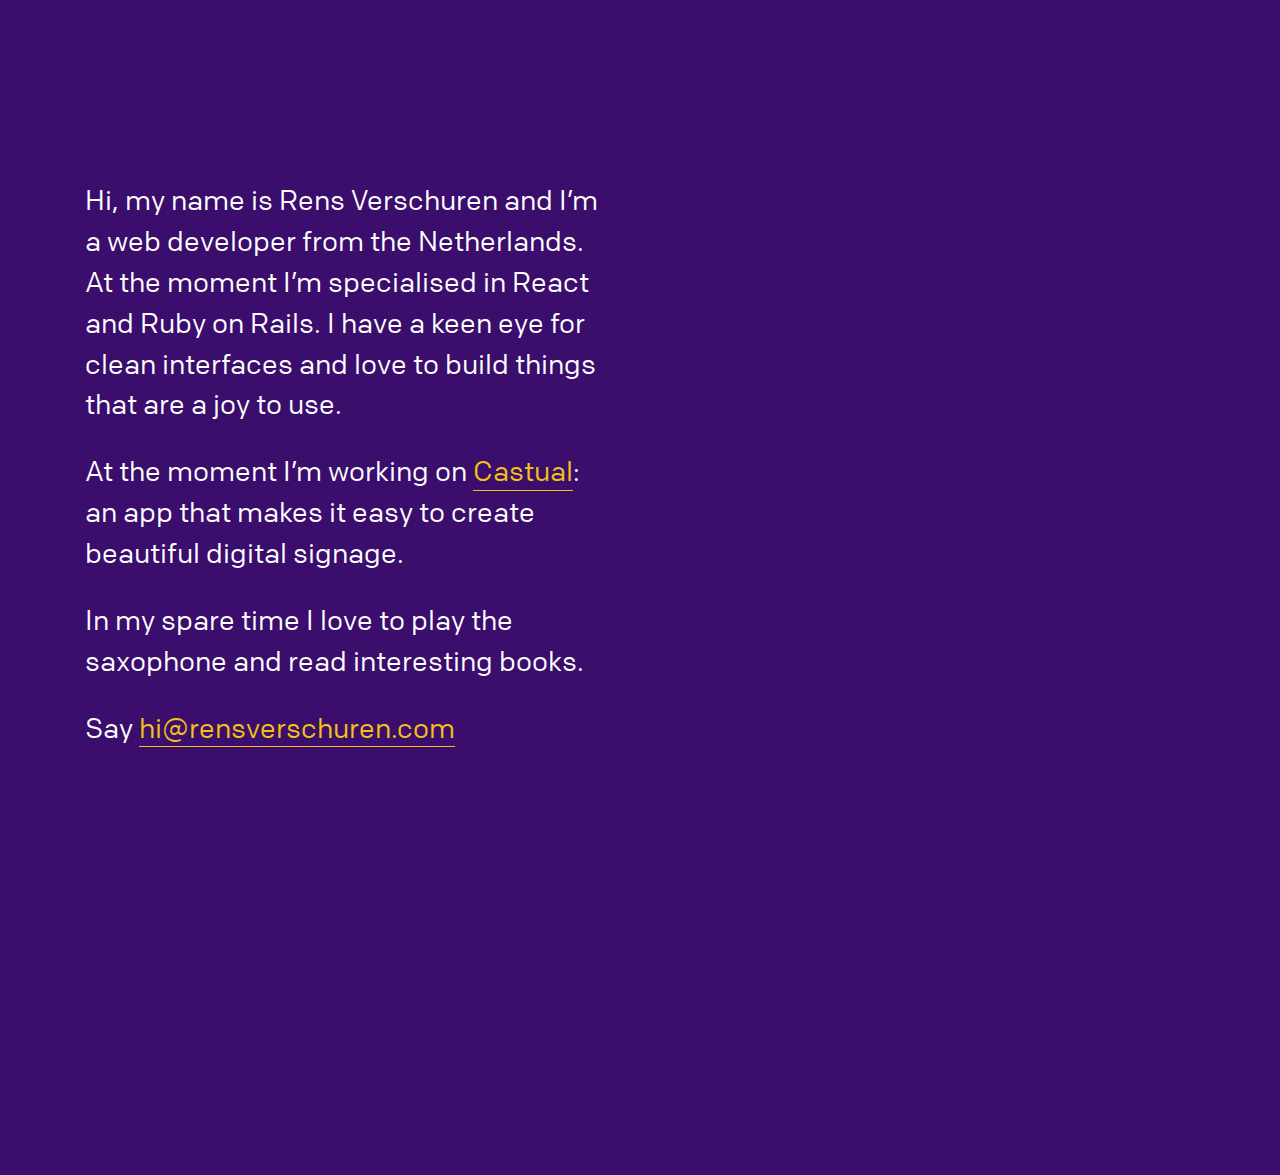
==== index.html @ 09d17f4a "feat(rens): init" ====
<!DOCTYPE html><html lang="en"><head><meta charSet="utf-8"/><meta http-equiv="x-ua-compatible" content="ie=edge"/><meta name="viewport" content="width=device-width, initial-scale=1, shrink-to-fit=no"/><style data-href="/styles.ff2eb5e9cac4c954a1d6.css">@font-face{font-family:ColfaxWebRegular;src:url(/static/ColfaxWebRegular-9192fe8f1f6eb8186327de75132e1f2c.eot);src:url(/static/ColfaxWebRegular-9192fe8f1f6eb8186327de75132e1f2c.eot?#iefix) format("embedded-opentype"),url(/static/ColfaxWebRegular-2e9344983aebffcc48e39ceb480b440f.woff2) format("woff2"),url(/static/ColfaxWebRegular-a915d9f30337f76c088a28f9e6741c29.woff) format("woff");font-weight:400;font-style:normal}html{font-family:sans-serif;-ms-text-size-adjust:100%;-webkit-text-size-adjust:100%}body{margin:0;font-size:28px;font-family:ColfaxWebRegular;font-style:normal;line-height:1.46;background-color:#3b0e6d;-webkit-font-smoothing:antialiased;-moz-osx-font-smoothing:grayscale}article,aside,details,figcaption,figure,footer,header,main,menu,nav,section,summary{display:block}audio,canvas,progress,video{display:inline-block}audio:not([controls]){display:none;height:0}progress{vertical-align:baseline}[hidden],template{display:none}a{color:#f3c213;border-bottom:1px solid #f3c213;text-decoration:none;padding-bottom:.05em;background-color:transparent;-webkit-text-decoration-skip:objects}a:active,a:hover{outline-width:0}abbr[title]{border-bottom:none;text-decoration:underline;-webkit-text-decoration:underline dotted;text-decoration:underline dotted}b,strong{font-weight:inherit;font-weight:bolder}dfn{font-style:italic}h1{font-size:2em;margin:.67em 0}mark{background-color:#ff0;color:#000}small{font-size:80%}sub,sup{font-size:75%;line-height:0;position:relative;vertical-align:baseline}sub{bottom:-.25em}sup{top:-.5em}img{border-style:none}svg:not(:root){overflow:hidden}code,kbd,pre,samp{font-family:monospace,monospace;font-size:1em}figure{margin:1em 40px}hr{box-sizing:content-box;height:0;overflow:visible}button,input,optgroup,select,textarea{font:inherit;margin:0}optgroup{font-weight:700}button,input{overflow:visible}button,select{text-transform:none}[type=reset],[type=submit],button,html [type=button]{-webkit-appearance:button}[type=button]::-moz-focus-inner,[type=reset]::-moz-focus-inner,[type=submit]::-moz-focus-inner,button::-moz-focus-inner{border-style:none;padding:0}[type=button]:-moz-focusring,[type=reset]:-moz-focusring,[type=submit]:-moz-focusring,button:-moz-focusring{outline:1px dotted ButtonText}fieldset{border:1px solid silver;margin:0 2px;padding:.35em .625em .75em}legend{box-sizing:border-box;color:inherit;display:table;max-width:100%;padding:0;white-space:normal}textarea{overflow:auto}[type=checkbox],[type=radio]{box-sizing:border-box;padding:0}[type=number]::-webkit-inner-spin-button,[type=number]::-webkit-outer-spin-button{height:auto}[type=search]{-webkit-appearance:textfield;outline-offset:-2px}[type=search]::-webkit-search-cancel-button,[type=search]::-webkit-search-decoration{-webkit-appearance:none}::-webkit-input-placeholder{color:inherit;opacity:.54}::-webkit-file-upload-button{-webkit-appearance:button;font:inherit}html{font:112.5%/1.45em georgia,serif;box-sizing:border-box;overflow-y:scroll}*,:after,:before{box-sizing:inherit}body{color:#fff;font-weight:400;word-wrap:break-word;-webkit-font-kerning:normal;font-kerning:normal;-ms-font-feature-settings:"kern","liga","clig","calt";-webkit-font-feature-settings:"kern","liga","clig","calt";font-feature-settings:"kern","liga","clig","calt"}img{max-width:100%;padding:0;margin:0 0 1.45rem}h1{font-size:2.25rem}h1,h2{padding:0;margin:0 0 1.45rem;color:inherit;font-family:-apple-system,BlinkMacSystemFont,Segoe UI,Roboto,Oxygen,Ubuntu,Cantarell,Fira Sans,Droid Sans,Helvetica Neue,sans-serif;font-weight:700;text-rendering:optimizeLegibility;line-height:1.1}h2{font-size:1.62671rem}h3{font-size:1.38316rem}h3,h4{padding:0;margin:0 0 1.45rem;color:inherit;font-family:-apple-system,BlinkMacSystemFont,Segoe UI,Roboto,Oxygen,Ubuntu,Cantarell,Fira Sans,Droid Sans,Helvetica Neue,sans-serif;font-weight:700;text-rendering:optimizeLegibility;line-height:1.1}h4{font-size:1rem}h5{font-size:.85028rem}h5,h6{padding:0;margin:0 0 1.45rem;color:inherit;font-family:-apple-system,BlinkMacSystemFont,Segoe UI,Roboto,Oxygen,Ubuntu,Cantarell,Fira Sans,Droid Sans,Helvetica Neue,sans-serif;font-weight:700;text-rendering:optimizeLegibility;line-height:1.1}h6{font-size:.78405rem}hgroup{padding:0;margin:0 0 1.45rem}ol,ul{padding:0;margin:0 0 1.45rem 1.45rem;list-style-position:outside;list-style-image:none}dd,dl,figure,p{padding:0;margin:0 0 1.45rem}pre{margin:0 0 1.45rem;font-size:.85rem;line-height:1.42;background:rgba(0,0,0,.04);border-radius:3px;overflow:auto;word-wrap:normal;padding:1.45rem}table{font-size:1rem;line-height:1.45rem;border-collapse:collapse;width:100%}fieldset,table{padding:0;margin:0 0 1.45rem}blockquote{padding:0;margin:0 1.45rem 1.45rem}form,iframe,noscript{padding:0;margin:0 0 1.45rem}hr{padding:0;margin:0 0 calc(1.45rem - 1px);background:rgba(0,0,0,.2);border:none;height:1px}address{padding:0;margin:0 0 1.45rem}b,dt,strong,th{font-weight:700}li{margin-bottom:.725rem}ol li,ul li{padding-left:0}li>ol,li>ul{margin-left:1.45rem;margin-bottom:.725rem;margin-top:.725rem}blockquote :last-child,li :last-child,p :last-child{margin-bottom:0}li>p{margin-bottom:.725rem}code,kbd,samp{font-size:.85rem;line-height:1.45rem}abbr,abbr[title],acronym{border-bottom:1px dotted rgba(0,0,0,.5);cursor:help}abbr[title]{text-decoration:none}td,th,thead{text-align:left}td,th{border-bottom:1px solid rgba(0,0,0,.12);font-feature-settings:"tnum";-moz-font-feature-settings:"tnum";-ms-font-feature-settings:"tnum";-webkit-font-feature-settings:"tnum";padding:.725rem .96667rem calc(.725rem - 1px)}td:first-child,th:first-child{padding-left:0}td:last-child,th:last-child{padding-right:0}code,tt{background-color:rgba(0,0,0,.04);border-radius:3px;font-family:SFMono-Regular,Consolas,Roboto Mono,Droid Sans Mono,Liberation Mono,Menlo,Courier,monospace;padding:.2em 0}pre code{background:none;line-height:1.42}code:after,code:before,tt:after,tt:before{letter-spacing:-.2em;content:" "}pre code:after,pre code:before,pre tt:after,pre tt:before{content:""}@media only screen and (max-width:480px){html{font-size:100%}}</style><meta name="generator" content="Gatsby 2.1.10"/><title data-react-helmet="true">Rens Verschuren | Rens Verschuren</title><meta data-react-helmet="true" name="Rens Verschuren is a web developer from The Netherlands." content="Rens Verschuren is a web developer from The Netherlands."/><meta data-react-helmet="true" property="og:title" content="Rens Verschuren"/><meta data-react-helmet="true" property="og:description" content="Rens Verschuren is a web developer from The Netherlands."/><meta data-react-helmet="true" property="og:type" content="website"/><meta data-react-helmet="true" name="twitter:card" content="summary"/><meta data-react-helmet="true" name="twitter:creator" content="@rensverschuren"/><meta data-react-helmet="true" name="twitter:title" content="Rens Verschuren"/><meta data-react-helmet="true" name="twitter:description" content="Rens Verschuren is a web developer from The Netherlands."/><meta data-react-helmet="true" name="keywords" content="Rens, Verschuren, Developer, Netherlands, Castual"/><link rel="manifest" href="/manifest.webmanifest"/><meta name="theme-color" content="#3b0e6d"/><link rel="apple-touch-icon" sizes="48x48" href="/icons/icon-48x48.png"/><link rel="apple-touch-icon" sizes="72x72" href="/icons/icon-72x72.png"/><link rel="apple-touch-icon" sizes="96x96" href="/icons/icon-96x96.png"/><link rel="apple-touch-icon" sizes="144x144" href="/icons/icon-144x144.png"/><link rel="apple-touch-icon" sizes="192x192" href="/icons/icon-192x192.png"/><link rel="apple-touch-icon" sizes="256x256" href="/icons/icon-256x256.png"/><link rel="apple-touch-icon" sizes="384x384" href="/icons/icon-384x384.png"/><link rel="apple-touch-icon" sizes="512x512" href="/icons/icon-512x512.png"/><link as="script" rel="preload" href="/webpack-runtime-5eb20dd7008dc0f4ddd2.js"/><link as="script" rel="preload" href="/app-32f5a9c84a27e0da8b66.js"/><link as="script" rel="preload" href="/styles-a8b864bc6a3ba4cda878.js"/><link as="script" rel="preload" href="/1-e1f94f9a5e7a895183c9.js"/><link as="script" rel="preload" href="/component---src-pages-index-js-5b016fc2584214d60093.js"/><link as="fetch" rel="preload" href="/static/d/173/path---index-6a9-NZuapzHg3X9TaN1iIixfv1W23E.json" crossorigin="use-credentials"/></head><body><noscript id="gatsby-noscript">This app works best with JavaScript enabled.</noscript><div id="___gatsby"><div style="outline:none" tabindex="-1" role="group"><div><main><div style="max-width:1140px;margin:0 auto;padding:0 15px"><div style="max-width:530px;padding:20vh 0 400px"><p>Hi, my name is Rens Verschuren and I’m a web developer from the Netherlands. At the moment I’m specialised in React and Ruby on Rails. I have a keen eye for clean interfaces and love to build things that are a joy to use.</p><p>At the moment I’m working on <a href="http://castual.com" rel="noopener noreferrer" target="_blank">Castual</a>: an app that makes it easy to create beautiful digital signage.</p><p>In my spare time I love to play the saxophone and read interesting books.</p><p>Say <a href="mailto:hi@rensverschuren.com">hi@rensverschuren.com</a></p></div></div></main></div></div></div><script id="gatsby-script-loader">/*<![CDATA[*/window.page={"componentChunkName":"component---src-pages-index-js","jsonName":"index","path":"/"};window.dataPath="173/path---index-6a9-NZuapzHg3X9TaN1iIixfv1W23E";/*]]>*/</script><script id="gatsby-chunk-mapping">/*<![CDATA[*/window.___chunkMapping={"app":["/app-32f5a9c84a27e0da8b66.js"],"component---src-pages-404-js":["/component---src-pages-404-js-2a1b7b3fc8ed06d4c4c9.js"],"component---src-pages-index-js":["/component---src-pages-index-js-5b016fc2584214d60093.js"],"pages-manifest":["/pages-manifest-09f9c8a903c9c6e2eb63.js"]};/*]]>*/</script><script src="/component---src-pages-index-js-5b016fc2584214d60093.js" async=""></script><script src="/1-e1f94f9a5e7a895183c9.js" async=""></script><script src="/styles-a8b864bc6a3ba4cda878.js" async=""></script><script src="/app-32f5a9c84a27e0da8b66.js" async=""></script><script src="/webpack-runtime-5eb20dd7008dc0f4ddd2.js" async=""></script></body></html>
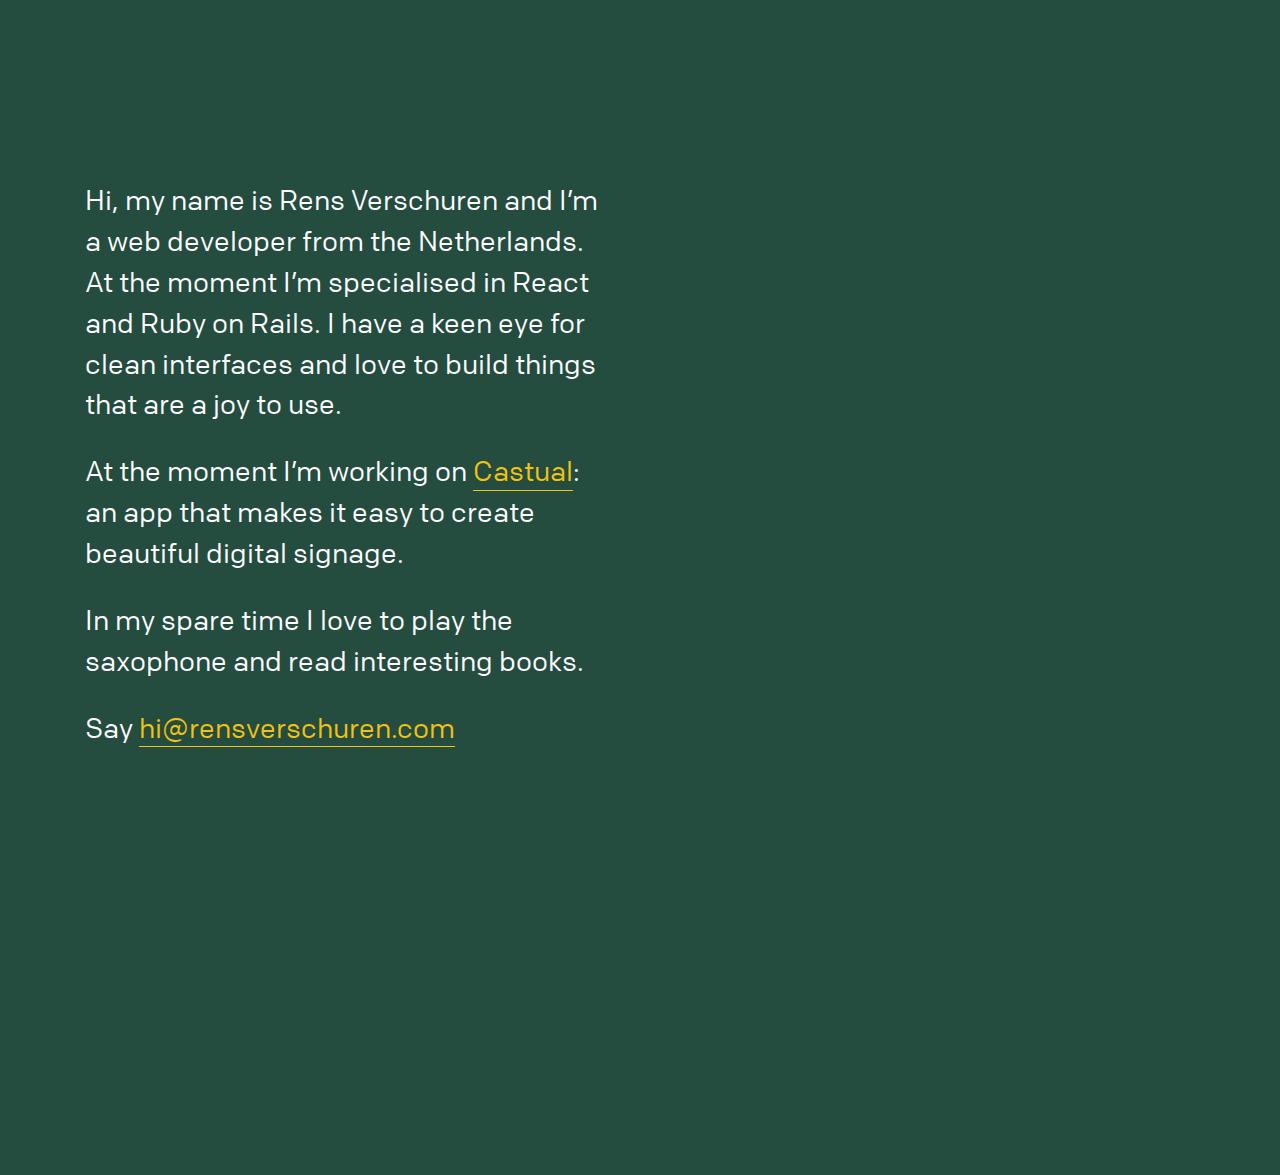
==== commit 82f29688: "feat(colors): new" ====
--- a/index.html
+++ b/index.html
@@ -1 +1 @@
-<!DOCTYPE html><html lang="en"><head><meta charSet="utf-8"/><meta http-equiv="x-ua-compatible" content="ie=edge"/><meta name="viewport" content="width=device-width, initial-scale=1, shrink-to-fit=no"/><style data-href="/styles.ff2eb5e9cac4c954a1d6.css">@font-face{font-family:ColfaxWebRegular;src:url(/static/ColfaxWebRegular-9192fe8f1f6eb8186327de75132e1f2c.eot);src:url(/static/ColfaxWebRegular-9192fe8f1f6eb8186327de75132e1f2c.eot?#iefix) format("embedded-opentype"),url(/static/ColfaxWebRegular-2e9344983aebffcc48e39ceb480b440f.woff2) format("woff2"),url(/static/ColfaxWebRegular-a915d9f30337f76c088a28f9e6741c29.woff) format("woff");font-weight:400;font-style:normal}html{font-family:sans-serif;-ms-text-size-adjust:100%;-webkit-text-size-adjust:100%}body{margin:0;font-size:28px;font-family:ColfaxWebRegular;font-style:normal;line-height:1.46;background-color:#3b0e6d;-webkit-font-smoothing:antialiased;-moz-osx-font-smoothing:grayscale}article,aside,details,figcaption,figure,footer,header,main,menu,nav,section,summary{display:block}audio,canvas,progress,video{display:inline-block}audio:not([controls]){display:none;height:0}progress{vertical-align:baseline}[hidden],template{display:none}a{color:#f3c213;border-bottom:1px solid #f3c213;text-decoration:none;padding-bottom:.05em;background-color:transparent;-webkit-text-decoration-skip:objects}a:active,a:hover{outline-width:0}abbr[title]{border-bottom:none;text-decoration:underline;-webkit-text-decoration:underline dotted;text-decoration:underline dotted}b,strong{font-weight:inherit;font-weight:bolder}dfn{font-style:italic}h1{font-size:2em;margin:.67em 0}mark{background-color:#ff0;color:#000}small{font-size:80%}sub,sup{font-size:75%;line-height:0;position:relative;vertical-align:baseline}sub{bottom:-.25em}sup{top:-.5em}img{border-style:none}svg:not(:root){overflow:hidden}code,kbd,pre,samp{font-family:monospace,monospace;font-size:1em}figure{margin:1em 40px}hr{box-sizing:content-box;height:0;overflow:visible}button,input,optgroup,select,textarea{font:inherit;margin:0}optgroup{font-weight:700}button,input{overflow:visible}button,select{text-transform:none}[type=reset],[type=submit],button,html [type=button]{-webkit-appearance:button}[type=button]::-moz-focus-inner,[type=reset]::-moz-focus-inner,[type=submit]::-moz-focus-inner,button::-moz-focus-inner{border-style:none;padding:0}[type=button]:-moz-focusring,[type=reset]:-moz-focusring,[type=submit]:-moz-focusring,button:-moz-focusring{outline:1px dotted ButtonText}fieldset{border:1px solid silver;margin:0 2px;padding:.35em .625em .75em}legend{box-sizing:border-box;color:inherit;display:table;max-width:100%;padding:0;white-space:normal}textarea{overflow:auto}[type=checkbox],[type=radio]{box-sizing:border-box;padding:0}[type=number]::-webkit-inner-spin-button,[type=number]::-webkit-outer-spin-button{height:auto}[type=search]{-webkit-appearance:textfield;outline-offset:-2px}[type=search]::-webkit-search-cancel-button,[type=search]::-webkit-search-decoration{-webkit-appearance:none}::-webkit-input-placeholder{color:inherit;opacity:.54}::-webkit-file-upload-button{-webkit-appearance:button;font:inherit}html{font:112.5%/1.45em georgia,serif;box-sizing:border-box;overflow-y:scroll}*,:after,:before{box-sizing:inherit}body{color:#fff;font-weight:400;word-wrap:break-word;-webkit-font-kerning:normal;font-kerning:normal;-ms-font-feature-settings:"kern","liga","clig","calt";-webkit-font-feature-settings:"kern","liga","clig","calt";font-feature-settings:"kern","liga","clig","calt"}img{max-width:100%;padding:0;margin:0 0 1.45rem}h1{font-size:2.25rem}h1,h2{padding:0;margin:0 0 1.45rem;color:inherit;font-family:-apple-system,BlinkMacSystemFont,Segoe UI,Roboto,Oxygen,Ubuntu,Cantarell,Fira Sans,Droid Sans,Helvetica Neue,sans-serif;font-weight:700;text-rendering:optimizeLegibility;line-height:1.1}h2{font-size:1.62671rem}h3{font-size:1.38316rem}h3,h4{padding:0;margin:0 0 1.45rem;color:inherit;font-family:-apple-system,BlinkMacSystemFont,Segoe UI,Roboto,Oxygen,Ubuntu,Cantarell,Fira Sans,Droid Sans,Helvetica Neue,sans-serif;font-weight:700;text-rendering:optimizeLegibility;line-height:1.1}h4{font-size:1rem}h5{font-size:.85028rem}h5,h6{padding:0;margin:0 0 1.45rem;color:inherit;font-family:-apple-system,BlinkMacSystemFont,Segoe UI,Roboto,Oxygen,Ubuntu,Cantarell,Fira Sans,Droid Sans,Helvetica Neue,sans-serif;font-weight:700;text-rendering:optimizeLegibility;line-height:1.1}h6{font-size:.78405rem}hgroup{padding:0;margin:0 0 1.45rem}ol,ul{padding:0;margin:0 0 1.45rem 1.45rem;list-style-position:outside;list-style-image:none}dd,dl,figure,p{padding:0;margin:0 0 1.45rem}pre{margin:0 0 1.45rem;font-size:.85rem;line-height:1.42;background:rgba(0,0,0,.04);border-radius:3px;overflow:auto;word-wrap:normal;padding:1.45rem}table{font-size:1rem;line-height:1.45rem;border-collapse:collapse;width:100%}fieldset,table{padding:0;margin:0 0 1.45rem}blockquote{padding:0;margin:0 1.45rem 1.45rem}form,iframe,noscript{padding:0;margin:0 0 1.45rem}hr{padding:0;margin:0 0 calc(1.45rem - 1px);background:rgba(0,0,0,.2);border:none;height:1px}address{padding:0;margin:0 0 1.45rem}b,dt,strong,th{font-weight:700}li{margin-bottom:.725rem}ol li,ul li{padding-left:0}li>ol,li>ul{margin-left:1.45rem;margin-bottom:.725rem;margin-top:.725rem}blockquote :last-child,li :last-child,p :last-child{margin-bottom:0}li>p{margin-bottom:.725rem}code,kbd,samp{font-size:.85rem;line-height:1.45rem}abbr,abbr[title],acronym{border-bottom:1px dotted rgba(0,0,0,.5);cursor:help}abbr[title]{text-decoration:none}td,th,thead{text-align:left}td,th{border-bottom:1px solid rgba(0,0,0,.12);font-feature-settings:"tnum";-moz-font-feature-settings:"tnum";-ms-font-feature-settings:"tnum";-webkit-font-feature-settings:"tnum";padding:.725rem .96667rem calc(.725rem - 1px)}td:first-child,th:first-child{padding-left:0}td:last-child,th:last-child{padding-right:0}code,tt{background-color:rgba(0,0,0,.04);border-radius:3px;font-family:SFMono-Regular,Consolas,Roboto Mono,Droid Sans Mono,Liberation Mono,Menlo,Courier,monospace;padding:.2em 0}pre code{background:none;line-height:1.42}code:after,code:before,tt:after,tt:before{letter-spacing:-.2em;content:" "}pre code:after,pre code:before,pre tt:after,pre tt:before{content:""}@media only screen and (max-width:480px){html{font-size:100%}}</style><meta name="generator" content="Gatsby 2.1.10"/><title data-react-helmet="true">Rens Verschuren | Rens Verschuren</title><meta data-react-helmet="true" name="Rens Verschuren is a web developer from The Netherlands." content="Rens Verschuren is a web developer from The Netherlands."/><meta data-react-helmet="true" property="og:title" content="Rens Verschuren"/><meta data-react-helmet="true" property="og:description" content="Rens Verschuren is a web developer from The Netherlands."/><meta data-react-helmet="true" property="og:type" content="website"/><meta data-react-helmet="true" name="twitter:card" content="summary"/><meta data-react-helmet="true" name="twitter:creator" content="@rensverschuren"/><meta data-react-helmet="true" name="twitter:title" content="Rens Verschuren"/><meta data-react-helmet="true" name="twitter:description" content="Rens Verschuren is a web developer from The Netherlands."/><meta data-react-helmet="true" name="keywords" content="Rens, Verschuren, Developer, Netherlands, Castual"/><link rel="manifest" href="/manifest.webmanifest"/><meta name="theme-color" content="#3b0e6d"/><link rel="apple-touch-icon" sizes="48x48" href="/icons/icon-48x48.png"/><link rel="apple-touch-icon" sizes="72x72" href="/icons/icon-72x72.png"/><link rel="apple-touch-icon" sizes="96x96" href="/icons/icon-96x96.png"/><link rel="apple-touch-icon" sizes="144x144" href="/icons/icon-144x144.png"/><link rel="apple-touch-icon" sizes="192x192" href="/icons/icon-192x192.png"/><link rel="apple-touch-icon" sizes="256x256" href="/icons/icon-256x256.png"/><link rel="apple-touch-icon" sizes="384x384" href="/icons/icon-384x384.png"/><link rel="apple-touch-icon" sizes="512x512" href="/icons/icon-512x512.png"/><link as="script" rel="preload" href="/webpack-runtime-5eb20dd7008dc0f4ddd2.js"/><link as="script" rel="preload" href="/app-32f5a9c84a27e0da8b66.js"/><link as="script" rel="preload" href="/styles-a8b864bc6a3ba4cda878.js"/><link as="script" rel="preload" href="/1-e1f94f9a5e7a895183c9.js"/><link as="script" rel="preload" href="/component---src-pages-index-js-5b016fc2584214d60093.js"/><link as="fetch" rel="preload" href="/static/d/173/path---index-6a9-NZuapzHg3X9TaN1iIixfv1W23E.json" crossorigin="use-credentials"/></head><body><noscript id="gatsby-noscript">This app works best with JavaScript enabled.</noscript><div id="___gatsby"><div style="outline:none" tabindex="-1" role="group"><div><main><div style="max-width:1140px;margin:0 auto;padding:0 15px"><div style="max-width:530px;padding:20vh 0 400px"><p>Hi, my name is Rens Verschuren and I’m a web developer from the Netherlands. At the moment I’m specialised in React and Ruby on Rails. I have a keen eye for clean interfaces and love to build things that are a joy to use.</p><p>At the moment I’m working on <a href="http://castual.com" rel="noopener noreferrer" target="_blank">Castual</a>: an app that makes it easy to create beautiful digital signage.</p><p>In my spare time I love to play the saxophone and read interesting books.</p><p>Say <a href="mailto:hi@rensverschuren.com">hi@rensverschuren.com</a></p></div></div></main></div></div></div><script id="gatsby-script-loader">/*<![CDATA[*/window.page={"componentChunkName":"component---src-pages-index-js","jsonName":"index","path":"/"};window.dataPath="173/path---index-6a9-NZuapzHg3X9TaN1iIixfv1W23E";/*]]>*/</script><script id="gatsby-chunk-mapping">/*<![CDATA[*/window.___chunkMapping={"app":["/app-32f5a9c84a27e0da8b66.js"],"component---src-pages-404-js":["/component---src-pages-404-js-2a1b7b3fc8ed06d4c4c9.js"],"component---src-pages-index-js":["/component---src-pages-index-js-5b016fc2584214d60093.js"],"pages-manifest":["/pages-manifest-09f9c8a903c9c6e2eb63.js"]};/*]]>*/</script><script src="/component---src-pages-index-js-5b016fc2584214d60093.js" async=""></script><script src="/1-e1f94f9a5e7a895183c9.js" async=""></script><script src="/styles-a8b864bc6a3ba4cda878.js" async=""></script><script src="/app-32f5a9c84a27e0da8b66.js" async=""></script><script src="/webpack-runtime-5eb20dd7008dc0f4ddd2.js" async=""></script></body></html>+<!DOCTYPE html><html lang="en"><head><meta charSet="utf-8"/><meta http-equiv="x-ua-compatible" content="ie=edge"/><meta name="viewport" content="width=device-width, initial-scale=1, shrink-to-fit=no"/><style data-href="/styles.0833e2a1788c8d89ba2a.css">@font-face{font-family:ColfaxWebRegular;src:url(/static/ColfaxWebRegular-9192fe8f1f6eb8186327de75132e1f2c.eot);src:url(/static/ColfaxWebRegular-9192fe8f1f6eb8186327de75132e1f2c.eot?#iefix) format("embedded-opentype"),url(/static/ColfaxWebRegular-2e9344983aebffcc48e39ceb480b440f.woff2) format("woff2"),url(/static/ColfaxWebRegular-a915d9f30337f76c088a28f9e6741c29.woff) format("woff");font-weight:400;font-style:normal}html{font-family:sans-serif;-ms-text-size-adjust:100%;-webkit-text-size-adjust:100%}body{margin:0;font-size:28px;font-family:ColfaxWebRegular;font-style:normal;line-height:1.46;background-color:#244c3f;color:hsla(0,0%,100%,.8);-webkit-font-smoothing:antialiased;-moz-osx-font-smoothing:grayscale}article,aside,details,figcaption,figure,footer,header,main,menu,nav,section,summary{display:block}audio,canvas,progress,video{display:inline-block}audio:not([controls]){display:none;height:0}progress{vertical-align:baseline}[hidden],template{display:none}a{color:#f3c213;border-bottom:1px solid #f3c213;text-decoration:none;padding-bottom:.05em;background-color:transparent;-webkit-text-decoration-skip:objects}a:active,a:hover{outline-width:0}abbr[title]{border-bottom:none;text-decoration:underline;-webkit-text-decoration:underline dotted;text-decoration:underline dotted}b,strong{font-weight:inherit;font-weight:bolder}dfn{font-style:italic}h1{font-size:2em;margin:.67em 0}mark{background-color:#ff0;color:#000}small{font-size:80%}sub,sup{font-size:75%;line-height:0;position:relative;vertical-align:baseline}sub{bottom:-.25em}sup{top:-.5em}img{border-style:none}svg:not(:root){overflow:hidden}code,kbd,pre,samp{font-family:monospace,monospace;font-size:1em}figure{margin:1em 40px}hr{box-sizing:content-box;height:0;overflow:visible}button,input,optgroup,select,textarea{font:inherit;margin:0}optgroup{font-weight:700}button,input{overflow:visible}button,select{text-transform:none}[type=reset],[type=submit],button,html [type=button]{-webkit-appearance:button}[type=button]::-moz-focus-inner,[type=reset]::-moz-focus-inner,[type=submit]::-moz-focus-inner,button::-moz-focus-inner{border-style:none;padding:0}[type=button]:-moz-focusring,[type=reset]:-moz-focusring,[type=submit]:-moz-focusring,button:-moz-focusring{outline:1px dotted ButtonText}fieldset{border:1px solid silver;margin:0 2px;padding:.35em .625em .75em}legend{box-sizing:border-box;color:inherit;display:table;max-width:100%;padding:0;white-space:normal}textarea{overflow:auto}[type=checkbox],[type=radio]{box-sizing:border-box;padding:0}[type=number]::-webkit-inner-spin-button,[type=number]::-webkit-outer-spin-button{height:auto}[type=search]{-webkit-appearance:textfield;outline-offset:-2px}[type=search]::-webkit-search-cancel-button,[type=search]::-webkit-search-decoration{-webkit-appearance:none}::-webkit-input-placeholder{color:inherit;opacity:.54}::-webkit-file-upload-button{-webkit-appearance:button;font:inherit}html{font:112.5%/1.45em georgia,serif;box-sizing:border-box;overflow-y:scroll}*,:after,:before{box-sizing:inherit}body{color:#fff;font-weight:400;word-wrap:break-word;-webkit-font-kerning:normal;font-kerning:normal;-ms-font-feature-settings:"kern","liga","clig","calt";-webkit-font-feature-settings:"kern","liga","clig","calt";font-feature-settings:"kern","liga","clig","calt"}img{max-width:100%;padding:0;margin:0 0 1.45rem}h1{font-size:2.25rem}h1,h2{padding:0;margin:0 0 1.45rem;color:inherit;font-family:-apple-system,BlinkMacSystemFont,Segoe UI,Roboto,Oxygen,Ubuntu,Cantarell,Fira Sans,Droid Sans,Helvetica Neue,sans-serif;font-weight:700;text-rendering:optimizeLegibility;line-height:1.1}h2{font-size:1.62671rem}h3{font-size:1.38316rem}h3,h4{padding:0;margin:0 0 1.45rem;color:inherit;font-family:-apple-system,BlinkMacSystemFont,Segoe UI,Roboto,Oxygen,Ubuntu,Cantarell,Fira Sans,Droid Sans,Helvetica Neue,sans-serif;font-weight:700;text-rendering:optimizeLegibility;line-height:1.1}h4{font-size:1rem}h5{font-size:.85028rem}h5,h6{padding:0;margin:0 0 1.45rem;color:inherit;font-family:-apple-system,BlinkMacSystemFont,Segoe UI,Roboto,Oxygen,Ubuntu,Cantarell,Fira Sans,Droid Sans,Helvetica Neue,sans-serif;font-weight:700;text-rendering:optimizeLegibility;line-height:1.1}h6{font-size:.78405rem}hgroup{padding:0;margin:0 0 1.45rem}ol,ul{padding:0;margin:0 0 1.45rem 1.45rem;list-style-position:outside;list-style-image:none}dd,dl,figure,p{padding:0;margin:0 0 1.45rem}pre{margin:0 0 1.45rem;font-size:.85rem;line-height:1.42;background:rgba(0,0,0,.04);border-radius:3px;overflow:auto;word-wrap:normal;padding:1.45rem}table{font-size:1rem;line-height:1.45rem;border-collapse:collapse;width:100%}fieldset,table{padding:0;margin:0 0 1.45rem}blockquote{padding:0;margin:0 1.45rem 1.45rem}form,iframe,noscript{padding:0;margin:0 0 1.45rem}hr{padding:0;margin:0 0 calc(1.45rem - 1px);background:rgba(0,0,0,.2);border:none;height:1px}address{padding:0;margin:0 0 1.45rem}b,dt,strong,th{font-weight:700}li{margin-bottom:.725rem}ol li,ul li{padding-left:0}li>ol,li>ul{margin-left:1.45rem;margin-bottom:.725rem;margin-top:.725rem}blockquote :last-child,li :last-child,p :last-child{margin-bottom:0}li>p{margin-bottom:.725rem}code,kbd,samp{font-size:.85rem;line-height:1.45rem}abbr,abbr[title],acronym{border-bottom:1px dotted rgba(0,0,0,.5);cursor:help}abbr[title]{text-decoration:none}td,th,thead{text-align:left}td,th{border-bottom:1px solid rgba(0,0,0,.12);font-feature-settings:"tnum";-moz-font-feature-settings:"tnum";-ms-font-feature-settings:"tnum";-webkit-font-feature-settings:"tnum";padding:.725rem .96667rem calc(.725rem - 1px)}td:first-child,th:first-child{padding-left:0}td:last-child,th:last-child{padding-right:0}code,tt{background-color:rgba(0,0,0,.04);border-radius:3px;font-family:SFMono-Regular,Consolas,Roboto Mono,Droid Sans Mono,Liberation Mono,Menlo,Courier,monospace;padding:.2em 0}pre code{background:none;line-height:1.42}code:after,code:before,tt:after,tt:before{letter-spacing:-.2em;content:" "}pre code:after,pre code:before,pre tt:after,pre tt:before{content:""}@media only screen and (max-width:480px){html{font-size:100%}}</style><meta name="generator" content="Gatsby 2.1.10"/><title data-react-helmet="true">Rens Verschuren | Rens Verschuren</title><meta data-react-helmet="true" name="Rens Verschuren is a web developer from The Netherlands." content="Rens Verschuren is a web developer from The Netherlands."/><meta data-react-helmet="true" property="og:title" content="Rens Verschuren"/><meta data-react-helmet="true" property="og:description" content="Rens Verschuren is a web developer from The Netherlands."/><meta data-react-helmet="true" property="og:type" content="website"/><meta data-react-helmet="true" name="twitter:card" content="summary"/><meta data-react-helmet="true" name="twitter:creator" content="@rensverschuren"/><meta data-react-helmet="true" name="twitter:title" content="Rens Verschuren"/><meta data-react-helmet="true" name="twitter:description" content="Rens Verschuren is a web developer from The Netherlands."/><meta data-react-helmet="true" name="keywords" content="Rens, Verschuren, Developer, Netherlands, Castual"/><link rel="manifest" href="/manifest.webmanifest"/><meta name="theme-color" content="#3b0e6d"/><link rel="apple-touch-icon" sizes="48x48" href="/icons/icon-48x48.png"/><link rel="apple-touch-icon" sizes="72x72" href="/icons/icon-72x72.png"/><link rel="apple-touch-icon" sizes="96x96" href="/icons/icon-96x96.png"/><link rel="apple-touch-icon" sizes="144x144" href="/icons/icon-144x144.png"/><link rel="apple-touch-icon" sizes="192x192" href="/icons/icon-192x192.png"/><link rel="apple-touch-icon" sizes="256x256" href="/icons/icon-256x256.png"/><link rel="apple-touch-icon" sizes="384x384" href="/icons/icon-384x384.png"/><link rel="apple-touch-icon" sizes="512x512" href="/icons/icon-512x512.png"/><link as="script" rel="preload" href="/webpack-runtime-8a5eedc34414c8f46d42.js"/><link as="script" rel="preload" href="/app-32f5a9c84a27e0da8b66.js"/><link as="script" rel="preload" href="/styles-a8b864bc6a3ba4cda878.js"/><link as="script" rel="preload" href="/1-e1f94f9a5e7a895183c9.js"/><link as="script" rel="preload" href="/component---src-pages-index-js-5b016fc2584214d60093.js"/><link as="fetch" rel="preload" href="/static/d/173/path---index-6a9-NZuapzHg3X9TaN1iIixfv1W23E.json" crossorigin="use-credentials"/></head><body><noscript id="gatsby-noscript">This app works best with JavaScript enabled.</noscript><div id="___gatsby"><div style="outline:none" tabindex="-1" role="group"><div><main><div style="max-width:1140px;margin:0 auto;padding:0 15px"><div style="max-width:530px;padding:20vh 0 400px"><p>Hi, my name is Rens Verschuren and I’m a web developer from the Netherlands. At the moment I’m specialised in React and Ruby on Rails. I have a keen eye for clean interfaces and love to build things that are a joy to use.</p><p>At the moment I’m working on <a href="http://castual.com" rel="noopener noreferrer" target="_blank">Castual</a>: an app that makes it easy to create beautiful digital signage.</p><p>In my spare time I love to play the saxophone and read interesting books.</p><p>Say <a href="mailto:hi@rensverschuren.com">hi@rensverschuren.com</a></p></div></div></main></div></div></div><script id="gatsby-script-loader">/*<![CDATA[*/window.page={"componentChunkName":"component---src-pages-index-js","jsonName":"index","path":"/"};window.dataPath="173/path---index-6a9-NZuapzHg3X9TaN1iIixfv1W23E";/*]]>*/</script><script id="gatsby-chunk-mapping">/*<![CDATA[*/window.___chunkMapping={"app":["/app-32f5a9c84a27e0da8b66.js"],"component---src-pages-404-js":["/component---src-pages-404-js-2a1b7b3fc8ed06d4c4c9.js"],"component---src-pages-index-js":["/component---src-pages-index-js-5b016fc2584214d60093.js"],"pages-manifest":["/pages-manifest-09f9c8a903c9c6e2eb63.js"]};/*]]>*/</script><script src="/component---src-pages-index-js-5b016fc2584214d60093.js" async=""></script><script src="/1-e1f94f9a5e7a895183c9.js" async=""></script><script src="/styles-a8b864bc6a3ba4cda878.js" async=""></script><script src="/app-32f5a9c84a27e0da8b66.js" async=""></script><script src="/webpack-runtime-8a5eedc34414c8f46d42.js" async=""></script></body></html>